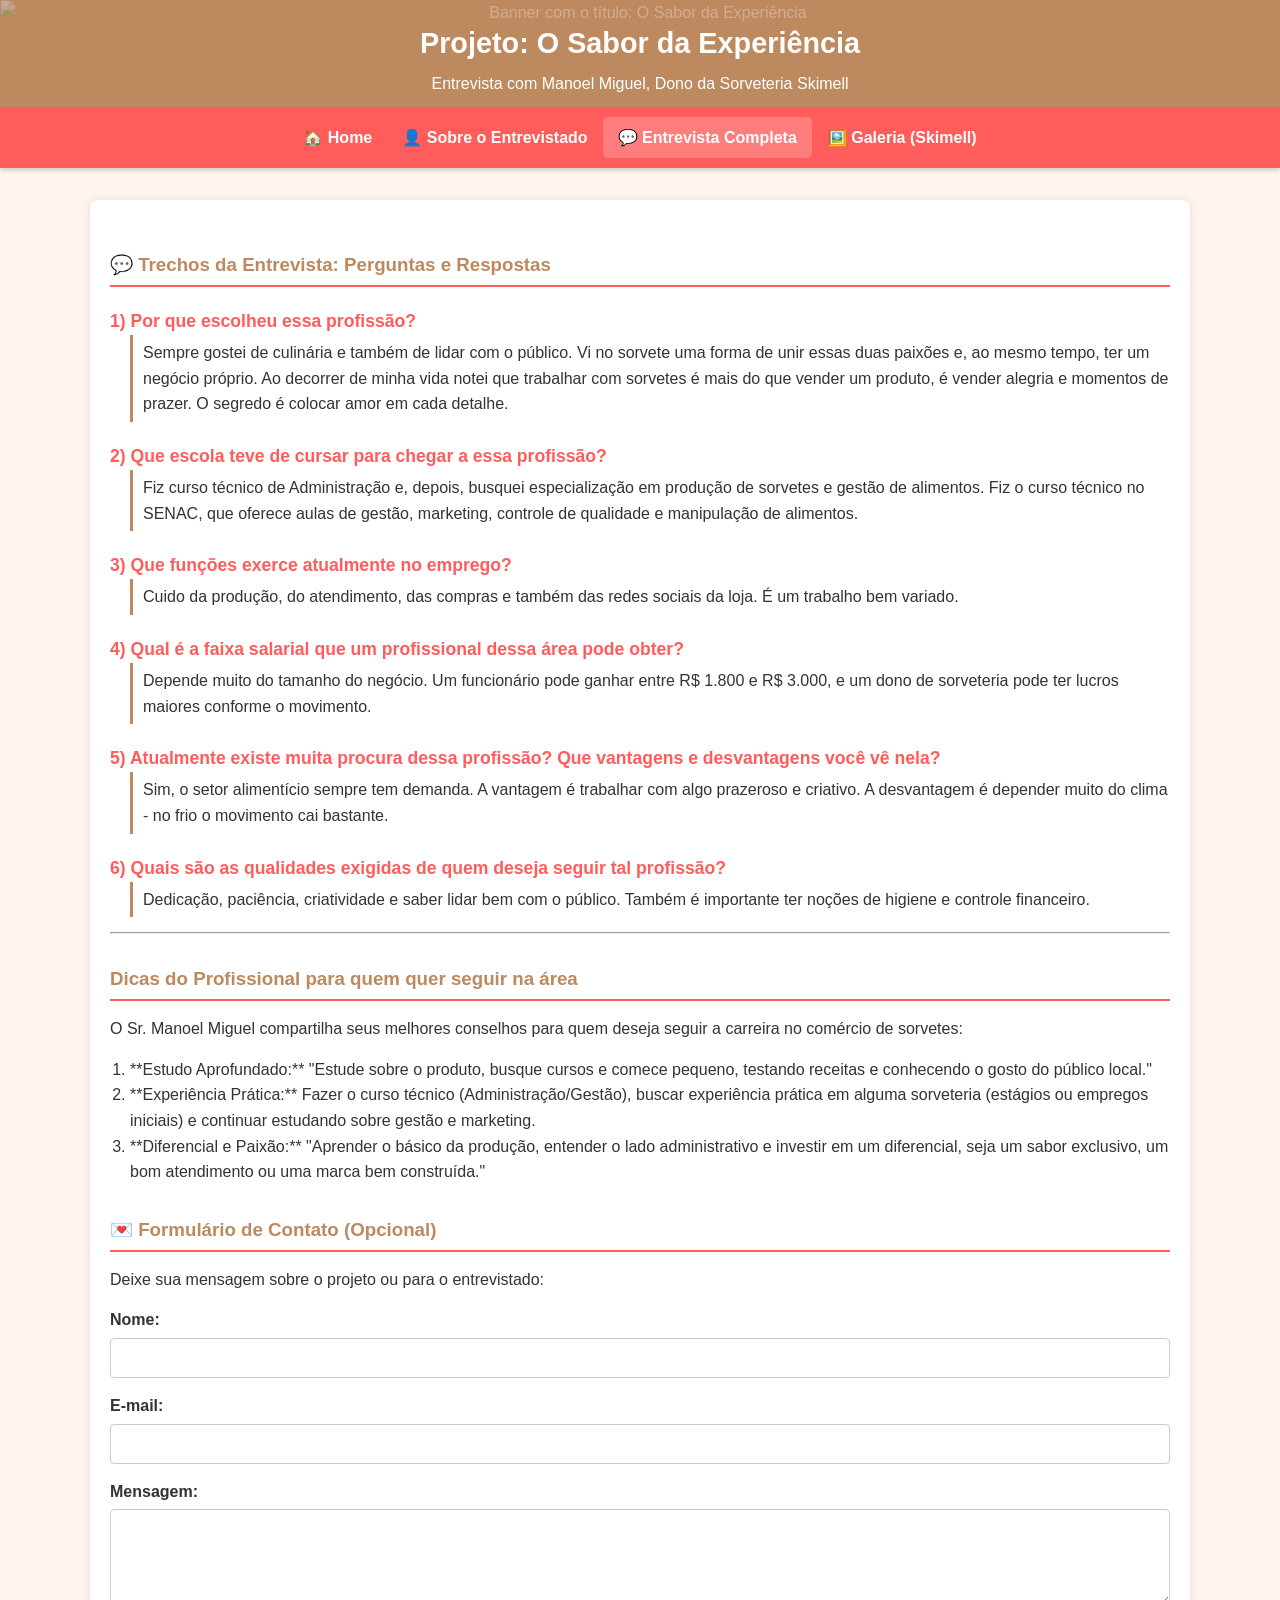
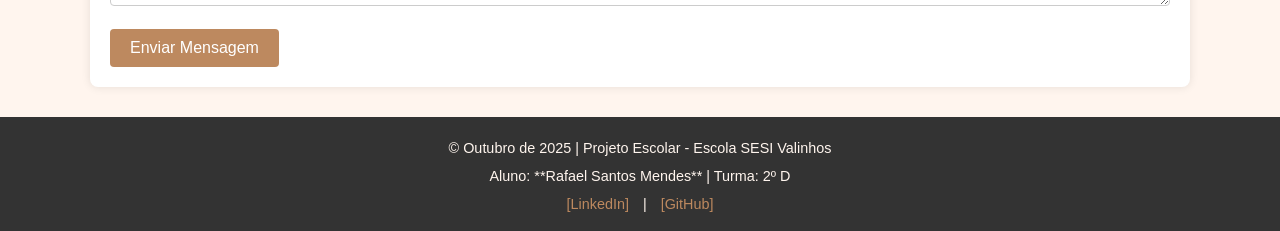
==== pages/contato.html @ 2809fc18 "cria site" ====
<!DOCTYPE html>
<html lang="pt-br">
<head>
    <meta charset="UTF-8">
    <meta name="viewport" content="width=device-width, initial-scale=1.0">
    <title>Entrevista Completa | Projeto Skimell</title>
    <link rel="stylesheet" href="../assets/css/style.css"> 
</head>
<body>

    <header>
        <div class="banner">
            <img src="../assets/img/banner-sorvete.jpg" alt="Banner com o título: O Sabor da Experiência">
            <h1>Projeto: O Sabor da Experiência</h1>
            <h2>Entrevista com Manoel Miguel, Dono da Sorveteria Skimell</h2>
        </div>

        <nav>
            <ul>
                <li><a href="../index.html">🏠 Home</a></li>
                <li><a href="sobre.html">👤 Sobre o Entrevistado</a></li>
                <li><a href="contato.html" class="active">💬 Entrevista Completa</a></li>
                <li><a href="galeria.html">🖼️ Galeria (Skimell)</a></li>
            </ul>
        </nav>
    </header>

    <main>
        
        <section id="entrevista">
            <h3>💬 Trechos da Entrevista: Perguntas e Respostas</h3>
            
            <dl class="perguntas-respostas">
                <dt>1) Por que escolheu essa profissão?</dt>
                <dd>Sempre gostei de culinária e também de lidar com o público. Vi no sorvete uma forma de unir essas duas paixões e, ao mesmo tempo, ter um negócio próprio. Ao decorrer de minha vida notei que trabalhar com sorvetes é mais do que vender um produto, é vender alegria e momentos de prazer. O segredo é colocar amor em cada detalhe.</dd>
                
                <dt>2) Que escola teve de cursar para chegar a essa profissão?</dt>
                <dd>Fiz curso técnico de Administração e, depois, busquei especialização em produção de sorvetes e gestão de alimentos. Fiz o curso técnico no SENAC, que oferece aulas de gestão, marketing, controle de qualidade e manipulação de alimentos.</dd>
                
                <dt>3) Que funções exerce atualmente no emprego?</dt>
                <dd>Cuido da produção, do atendimento, das compras e também das redes sociais da loja. É um trabalho bem variado.</dd>

                <dt>4) Qual é a faixa salarial que um profissional dessa área pode obter?</dt>
                <dd>Depende muito do tamanho do negócio. Um funcionário pode ganhar entre R$ 1.800 e R$ 3.000, e um dono de sorveteria pode ter lucros maiores conforme o movimento.</dd>
                
                <dt>5) Atualmente existe muita procura dessa profissão? Que vantagens e desvantagens você vê nela?</dt>
                <dd>Sim, o setor alimentício sempre tem demanda. A vantagem é trabalhar com algo prazeroso e criativo. A desvantagem é depender muito do clima - no frio o movimento cai bastante.</dd>

                <dt>6) Quais são as qualidades exigidas de quem deseja seguir tal profissão?</dt>
                <dd>Dedicação, paciência, criatividade e saber lidar bem com o público. Também é importante ter noções de higiene e controle financeiro.</dd>
            </dl>
            
            <hr>

            <h3>Dicas do Profissional para quem quer seguir na área</h3>
            <p>O Sr. Manoel Miguel compartilha seus melhores conselhos para quem deseja seguir a carreira no comércio de sorvetes:</p>
            <ol>
                <li>**Estudo Aprofundado:** "Estude sobre o produto, busque cursos e comece pequeno, testando receitas e conhecendo o gosto do público local."</li>
                <li>**Experiência Prática:** Fazer o curso técnico (Administração/Gestão), buscar experiência prática em alguma sorveteria (estágios ou empregos iniciais) e continuar estudando sobre gestão e marketing.</li>
                <li>**Diferencial e Paixão:** "Aprender o básico da produção, entender o lado administrativo e investir em um diferencial, seja um sabor exclusivo, um bom atendimento ou uma marca bem construída."</li>
            </ol>
        </section>

        <section id="contato-form">
            <h3>💌 Formulário de Contato (Opcional)</h3>
            <p>Deixe sua mensagem sobre o projeto ou para o entrevistado:</p>
            <form action="#" method="POST">
                <div>
                    <label for="nome">Nome:</label>
                    <input type="text" id="nome" name="nome" required>
                </div>
                <div>
                    <label for="email">E-mail:</label>
                    <input type="email" id="email" name="email" required>
                </div>
                <div>
                    <label for="mensagem">Mensagem:</label>
                    <textarea id="mensagem" name="mensagem" rows="5" required></textarea>
                </div>
                <button type="submit">Enviar Mensagem</button>
            </form>
        </section>

    </main>

    <footer>
        <p>&copy; Outubro de 2025 | Projeto Escolar - Escola SESI Valinhos</p>
        <p>Aluno: **Rafael Santos Mendes** | Turma: 2º D</p>
        <div class="redes-sociais">
            <a href="#">[LinkedIn]</a> | <a href="#">[GitHub]</a>
        </div>
    </footer>

</body>
</html>
---- assets/css/style.css ----
/* ========================================================= */
/* 1. RESET BÁSICO E VARIÁVEIS (Para consistência)          */
/* ========================================================= */

:root {
    /* Cores sugeridas baseadas no tema Sorvete/Skimell */
    --cor-principal: #bd895f; /* Rosa/Pink (como um sorvete de morango) */
    --cor-secundaria: #ff5c5c; /* Azul (para destaque ou fundo) */
    --cor-fundo-claro: #FFF5EE; /* Branco Sujo / Creme */
    --cor-texto-escuro: #333;
    --cor-texto-claro: #FFF;
    --fonte-principal: 'Helvetica Neue', Arial, sans-serif;
}

* {
    margin: 0;
    padding: 0;
    box-sizing: border-box;
}

body {
    font-family: var(--fonte-principal);
    line-height: 1.6;
    color: var(--cor-texto-escuro);
    background-color: var(--cor-fundo-claro);
    padding-top: 180px; 
}

main {
    width: 90%;
    max-width: 1100px;
    margin: 20px auto;
    padding: 20px;
    background-color: #fff;
    border-radius: 8px;
    box-shadow: 0 0 10px rgba(0, 0, 0, 0.1);
}

h1, h2, h3, h4 {
    color: var(--cor-principal);
    margin-bottom: 15px;
}

h3 {
    border-bottom: 2px solid var(--cor-secundaria);
    padding-bottom: 5px;
    margin-top: 30px;
}

p {
    margin-bottom: 15px;
}

header {
    background-color: var(--cor-principal);
    color: var(--cor-texto-claro);
    text-align: center;
    position: fixed;
    top: 0;
    width: 100%;
    z-index: 1000;
    box-shadow: 0 2px 5px rgba(0, 0, 0, 0.2);
}

.banner img {
    display: none; 
}

.banner h1 {
    font-size: 1.8em;
    padding: 10px 0 5px;
    margin-bottom: 0;
    color: var(--cor-texto-claro);
}

.banner h2 {
    font-size: 1em;
    padding-bottom: 10px;
    margin-bottom: 0;
    color: var(--cor-texto-claro);
    font-weight: 300;
}

nav ul {
    list-style: none;
    display: flex;
    justify-content: center;
    background-color: var(--cor-secundaria);
    padding: 10px 0;
}

nav ul li a {
    display: block;
    color: var(--cor-texto-claro);
    text-decoration: none;
    padding: 8px 15px;
    transition: background-color 0.3s;
    font-weight: bold;
}

nav ul li a:hover,
nav ul li a.active {
    background-color: rgba(255, 255, 255, 0.2);
    border-radius: 5px;
}

footer {
    text-align: center;
    padding: 15px 10px;
    background-color: var(--cor-texto-escuro);
    color: var(--cor-fundo-claro);
    font-size: 0.9em;
    margin-top: 30px;
}

footer p {
    margin: 5px 0;
}

.redes-sociais a {
    color: var(--cor-principal);
    text-decoration: none;
    margin: 0 10px;
}

.foto-entrevistado {
    text-align: center;
    margin: 20px 0;
}

.img-perfil {
    width: 150px;
    height: 150px;
    border-radius: 50%;
    object-fit: cover;
    border: 5px solid var(--cor-principal);
    box-shadow: 0 0 10px rgba(0, 0, 0, 0.2);
}

.biografia ul {
    margin-left: 20px;
    margin-bottom: 20px;
    list-style-type: '🍦 ';
}

blockquote {
    border-left: 5px solid var(--cor-secundaria);
    padding: 10px 15px;
    background-color: #f4f4f4;
    font-style: italic;
    margin: 15px 0;
}

.frase-marcante {
    font-weight: bold;
    color: var(--cor-principal);
    text-align: center;
    padding: 10px;
    border: 1px dashed var(--cor-principal);
    border-radius: 5px;
}


/* --- PÁGINA CONTATO/ENTREVISTA --- */

.perguntas-respostas dt {
    font-weight: bold;
    color: var(--cor-secundaria);
    margin-top: 20px;
    font-size: 1.1em;
}

.perguntas-respostas dd {
    margin-left: 20px;
    margin-bottom: 15px;
    padding: 5px 0;
    border-left: 3px solid var(--cor-principal);
    padding-left: 10px;
}

ol {
    margin-left: 20px;
    margin-bottom: 20px;
}

/* Estilo do Formulário */
#contato-form form div {
    margin-bottom: 15px;
}

#contato-form label {
    display: block;
    margin-bottom: 5px;
    font-weight: bold;
}

#contato-form input[type="text"],
#contato-form input[type="email"],
#contato-form textarea {
    width: 100%;
    padding: 10px;
    border: 1px solid #ccc;
    border-radius: 4px;
    font-size: 1em;
}

#contato-form button {
    background-color: var(--cor-principal);
    color: var(--cor-texto-claro);
    padding: 10px 20px;
    border: none;
    border-radius: 4px;
    cursor: pointer;
    font-size: 1em;
    transition: background-color 0.3s;
}

#contato-form button:hover {
    background-color: #e55bb4; /* Tom mais escuro */
}


/* ========================================================= */
/* 4. GALERIA (FLEXBOX) + EFEITOS DE HOVER                  */
/* ========================================================= */

.galeria-container {
    display: flex;
    flex-wrap: wrap; /* Permite que os itens quebrem a linha */
    gap: 20px; /* Espaçamento entre os itens */
    justify-content: center; /* Centraliza os itens na tela */
    margin-top: 20px;
}

.galeria-item {
    width: 300px; /* Largura base para telas maiores */
    overflow: hidden;
    border-radius: 8px;
    box-shadow: 0 4px 8px rgba(0, 0, 0, 0.1);
    transition: transform 0.3s, box-shadow 0.3s;
    background-color: #fff;
    padding-bottom: 10px;
}

.galeria-item img {
    width: 100%;
    height: 200px; /* Altura fixa para manter o grid uniforme */
    object-fit: cover;
    display: block;
}

.galeria-item p {
    text-align: center;
    font-style: italic;
    font-size: 0.9em;
    color: #666;
    padding: 5px 10px 0;
    margin-bottom: 0;
}

/* Efeito de hover simples para destaque das imagens */
.galeria-item:hover {
    transform: translateY(-5px); /* Efeito sutil de levantar */
    box-shadow: 0 8px 16px rgba(0, 0, 0, 0.2);
}


/* ========================================================= */
/* 5. DESIGN RESPONSIVO BÁSICO (Media Queries) 📱            */
/* ========================================================= */

@media (max-width: 768px) {
    
    /* Ajustes Gerais */
    main {
        width: 95%;
        padding: 15px;
        margin-top: 15px;
    }

    h1 {
        font-size: 1.5em;
    }

    /* Menu de Navegação */
    nav ul {
        flex-direction: column; /* Links empilhados em telas menores */
        padding: 5px 0;
    }

    nav ul li a {
        padding: 5px 10px;
        font-size: 0.9em;
    }

    /* Galeria (Ajuste para uma coluna em telas muito pequenas) */
    .galeria-item {
        width: 100%; /* Ocupa a largura total do container */
        max-width: 400px; /* Limita o tamanho em dispositivos maiores */
    }

    /* Rodapé */
    footer {
        font-size: 0.8em;
    }
}

@media (min-width: 769px) {
    /* Mostra a imagem do banner em telas maiores */
    .banner img {
        display: block; 
        width: 100%;
        height: 150px;
        object-fit: cover;
        position: absolute;
        top: 0;
        left: 0;
        z-index: -1; /* Fica atrás dos títulos */
        opacity: 0.3; /* Deixa a imagem mais clara para o texto ser legível */
    }

    /* Ajusta a posição do banner e títulos em telas maiores */
    .banner {
        position: relative;
        padding-top: 10px;
    }
}
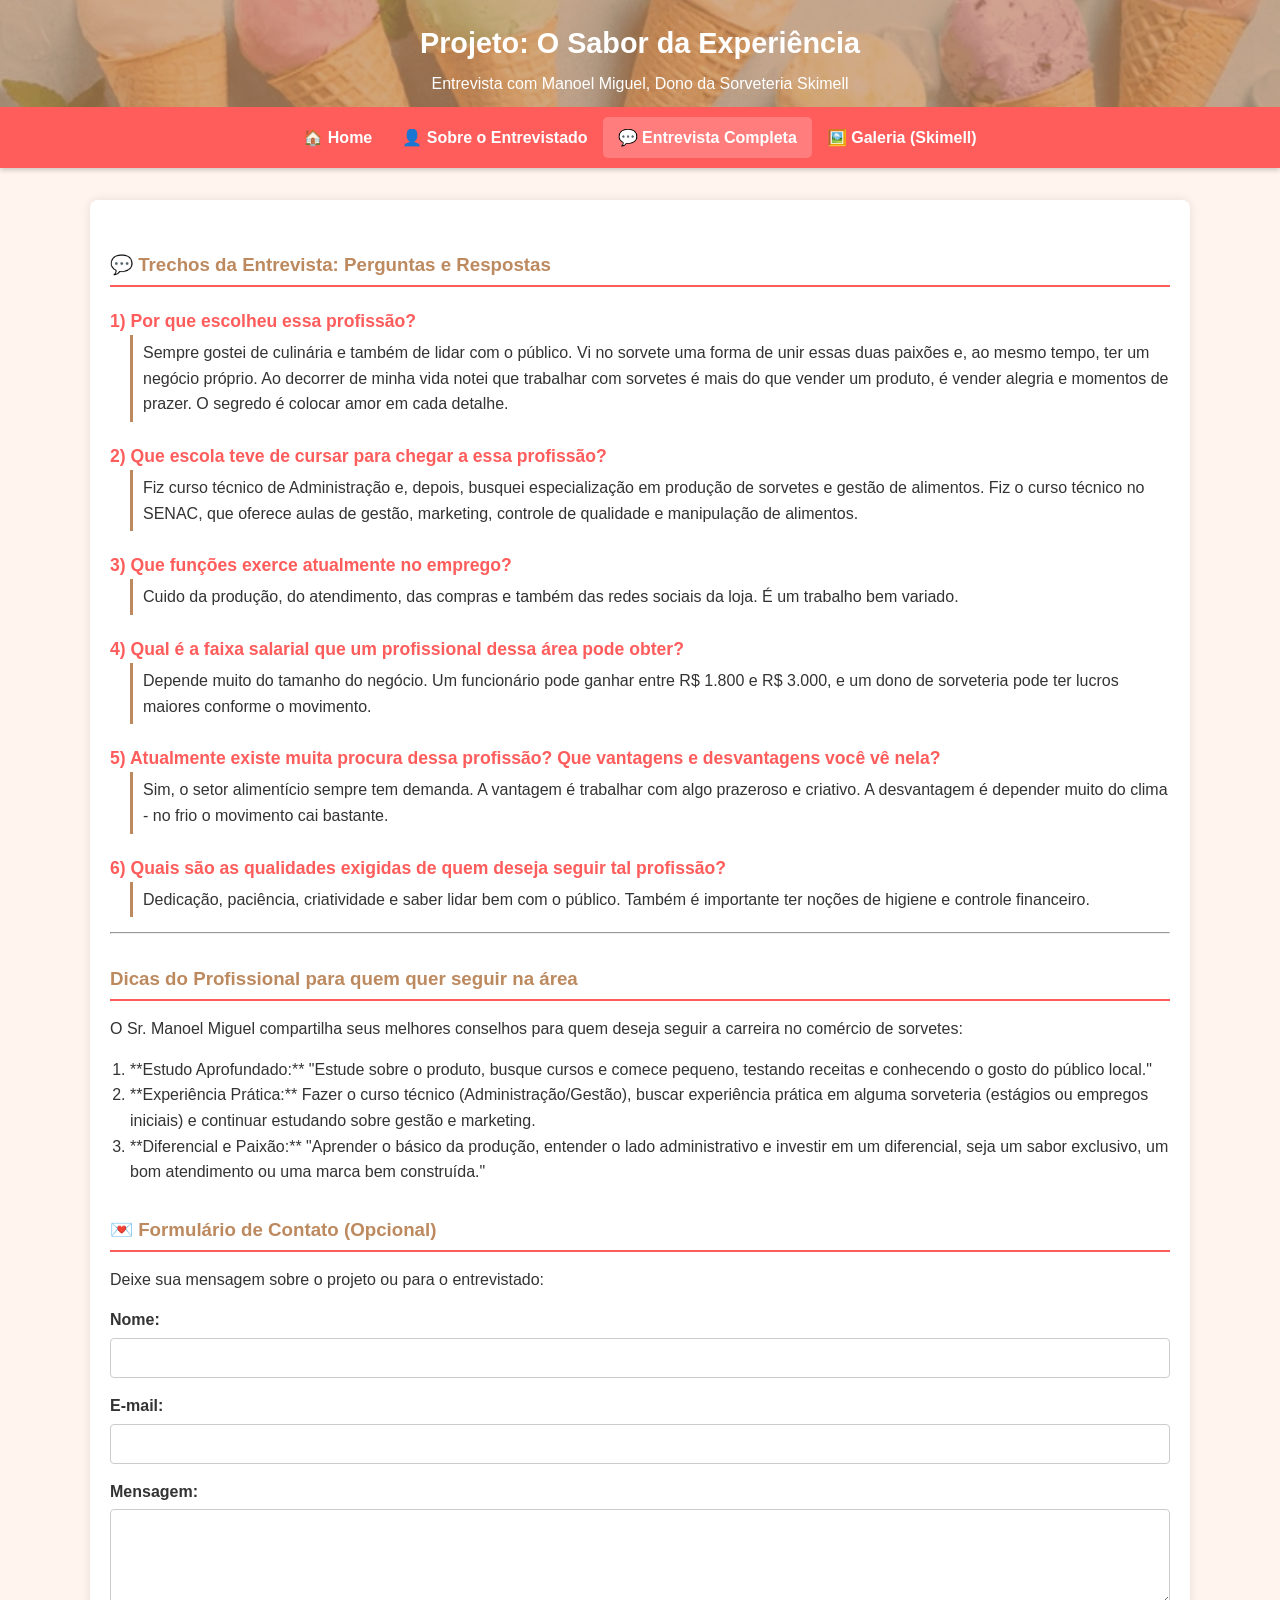
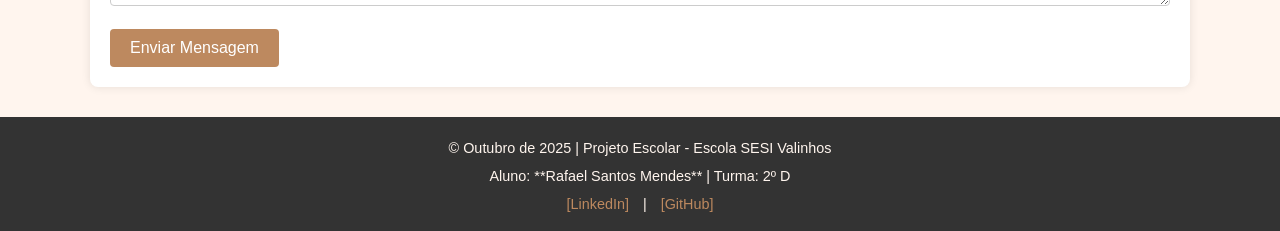
==== commit b51f7847: "coloca imagens" ====
--- a/pages/contato.html
+++ b/pages/contato.html
@@ -10,7 +10,7 @@
 
     <header>
         <div class="banner">
-            <img src="../assets/img/banner-sorvete.jpg" alt="Banner com o título: O Sabor da Experiência">
+            <img src="../assets/img/banner-sorvete.png" alt="Banner com o título: O Sabor da Experiência">
             <h1>Projeto: O Sabor da Experiência</h1>
             <h2>Entrevista com Manoel Miguel, Dono da Sorveteria Skimell</h2>
         </div>
--- a/assets/css/style.css
+++ b/assets/css/style.css
@@ -1,12 +1,7 @@
-/* ========================================================= */
-/* 1. RESET BÁSICO E VARIÁVEIS (Para consistência)          */
-/* ========================================================= */
-
 :root {
-    /* Cores sugeridas baseadas no tema Sorvete/Skimell */
-    --cor-principal: #bd895f; /* Rosa/Pink (como um sorvete de morango) */
-    --cor-secundaria: #ff5c5c; /* Azul (para destaque ou fundo) */
-    --cor-fundo-claro: #FFF5EE; /* Branco Sujo / Creme */
+    --cor-principal: #bd895f;
+    --cor-secundaria: #ff5c5c;
+    --cor-fundo-claro: #FFF5EE;
     --cor-texto-escuro: #333;
     --cor-texto-claro: #FFF;
     --fonte-principal: 'Helvetica Neue', Arial, sans-serif;
@@ -160,9 +155,6 @@
     border-radius: 5px;
 }
 
-
-/* --- PÁGINA CONTATO/ENTREVISTA --- */
-
 .perguntas-respostas dt {
     font-weight: bold;
     color: var(--cor-secundaria);
@@ -183,7 +175,6 @@
     margin-bottom: 20px;
 }
 
-/* Estilo do Formulário */
 #contato-form form div {
     margin-bottom: 15px;
 }
@@ -216,24 +207,19 @@
 }
 
 #contato-form button:hover {
-    background-color: #e55bb4; /* Tom mais escuro */
-}
-
-
-/* ========================================================= */
-/* 4. GALERIA (FLEXBOX) + EFEITOS DE HOVER                  */
-/* ========================================================= */
+    background-color: #e55bb4;
+}
 
 .galeria-container {
     display: flex;
-    flex-wrap: wrap; /* Permite que os itens quebrem a linha */
-    gap: 20px; /* Espaçamento entre os itens */
-    justify-content: center; /* Centraliza os itens na tela */
+    flex-wrap: wrap;
+    gap: 20px;
+    justify-content: center;
     margin-top: 20px;
 }
 
 .galeria-item {
-    width: 300px; /* Largura base para telas maiores */
+    width: 300px;
     overflow: hidden;
     border-radius: 8px;
     box-shadow: 0 4px 8px rgba(0, 0, 0, 0.1);
@@ -244,7 +230,7 @@
 
 .galeria-item img {
     width: 100%;
-    height: 200px; /* Altura fixa para manter o grid uniforme */
+    height: 200px;
     object-fit: cover;
     display: block;
 }
@@ -258,20 +244,13 @@
     margin-bottom: 0;
 }
 
-/* Efeito de hover simples para destaque das imagens */
 .galeria-item:hover {
-    transform: translateY(-5px); /* Efeito sutil de levantar */
+    transform: translateY(-5px);
     box-shadow: 0 8px 16px rgba(0, 0, 0, 0.2);
 }
 
-
-/* ========================================================= */
-/* 5. DESIGN RESPONSIVO BÁSICO (Media Queries) 📱            */
-/* ========================================================= */
-
 @media (max-width: 768px) {
-    
-    /* Ajustes Gerais */
+
     main {
         width: 95%;
         padding: 15px;
@@ -282,9 +261,8 @@
         font-size: 1.5em;
     }
 
-    /* Menu de Navegação */
     nav ul {
-        flex-direction: column; /* Links empilhados em telas menores */
+        flex-direction: column;
         padding: 5px 0;
     }
 
@@ -293,20 +271,18 @@
         font-size: 0.9em;
     }
 
-    /* Galeria (Ajuste para uma coluna em telas muito pequenas) */
     .galeria-item {
-        width: 100%; /* Ocupa a largura total do container */
-        max-width: 400px; /* Limita o tamanho em dispositivos maiores */
-    }
-
-    /* Rodapé */
+        width: 100%;
+        max-width: 400px;
+    }
+
     footer {
         font-size: 0.8em;
     }
 }
 
 @media (min-width: 769px) {
-    /* Mostra a imagem do banner em telas maiores */
+
     .banner img {
         display: block; 
         width: 100%;
@@ -315,11 +291,10 @@
         position: absolute;
         top: 0;
         left: 0;
-        z-index: -1; /* Fica atrás dos títulos */
-        opacity: 0.3; /* Deixa a imagem mais clara para o texto ser legível */
-    }
-
-    /* Ajusta a posição do banner e títulos em telas maiores */
+        z-index: -1;
+        opacity: 0.3;
+    }
+
     .banner {
         position: relative;
         padding-top: 10px;
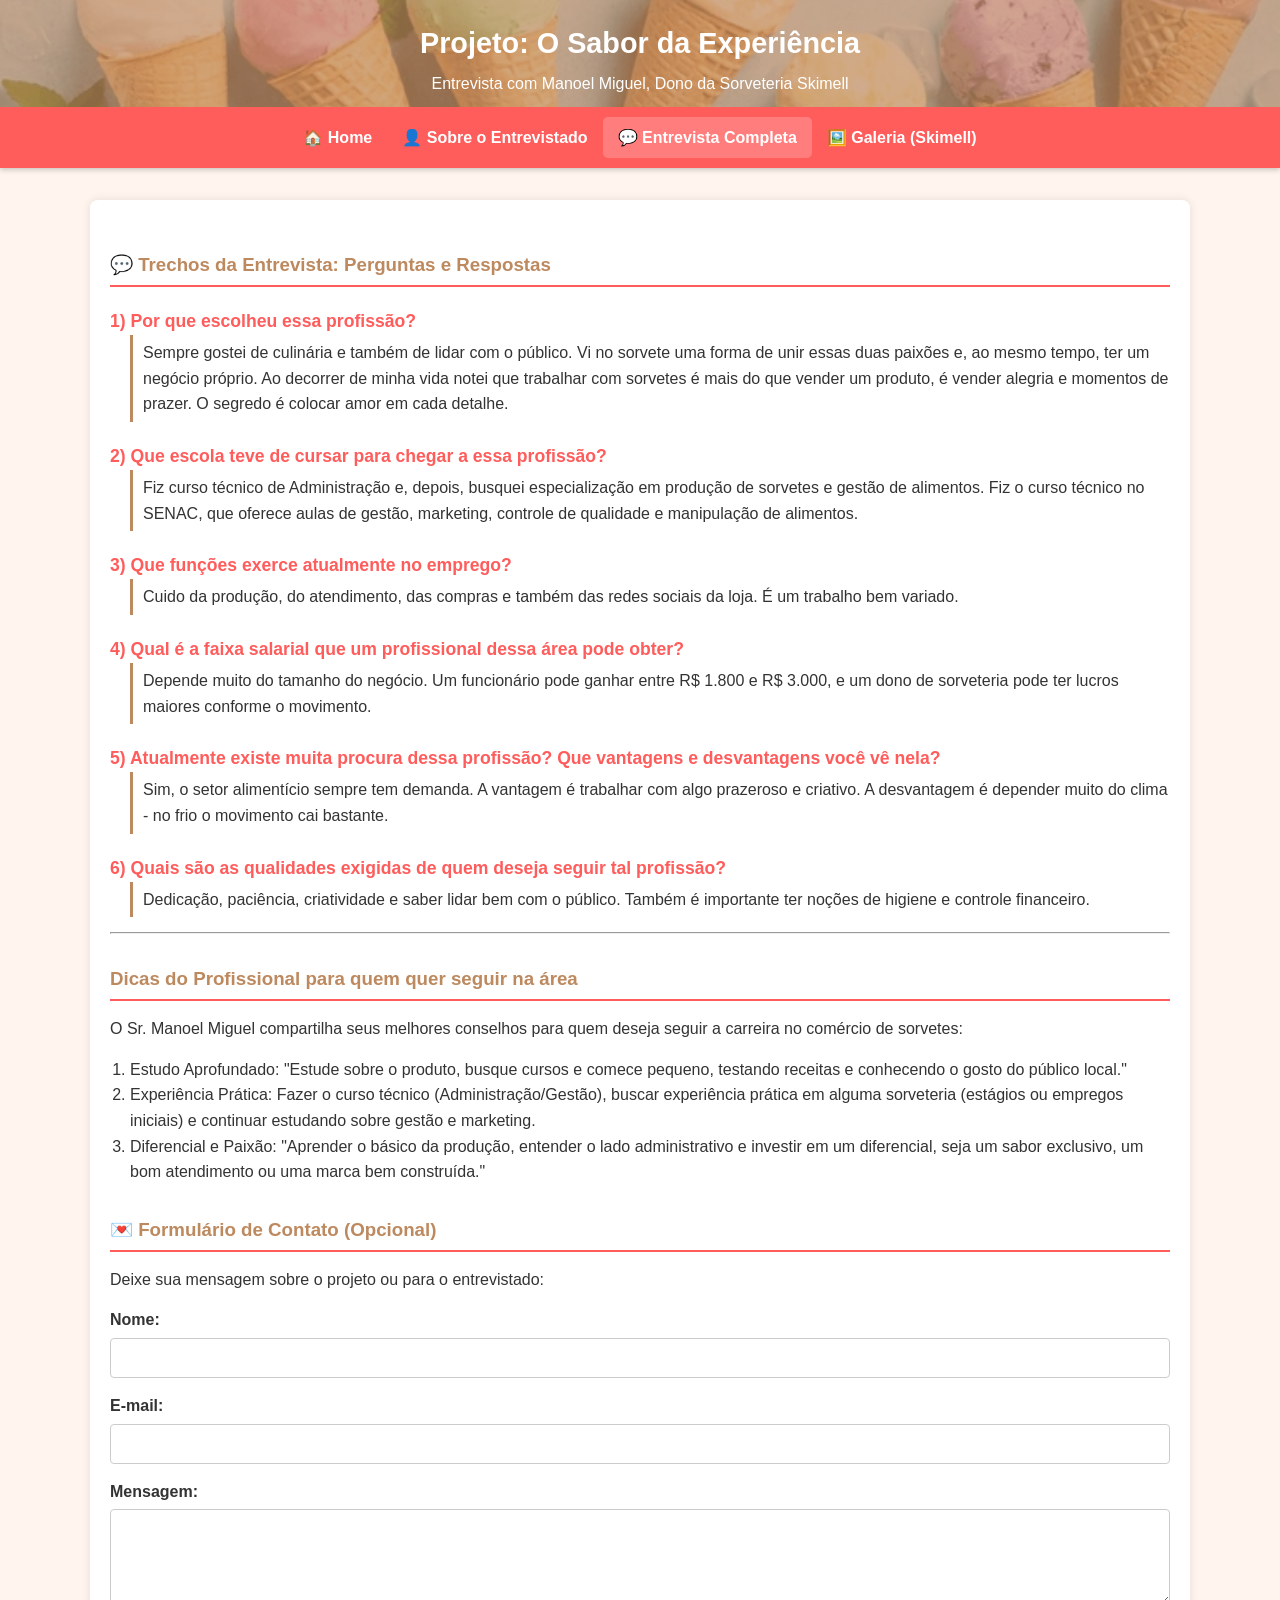
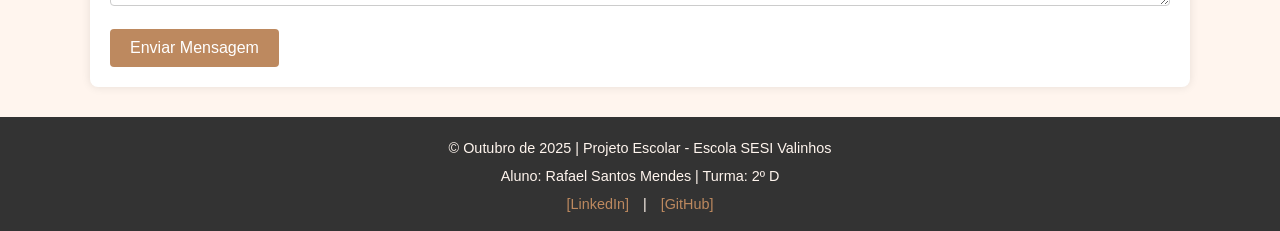
==== commit a3be0983: "last commit" ====
--- a/pages/contato.html
+++ b/pages/contato.html
@@ -55,9 +55,9 @@
             <h3>Dicas do Profissional para quem quer seguir na área</h3>
             <p>O Sr. Manoel Miguel compartilha seus melhores conselhos para quem deseja seguir a carreira no comércio de sorvetes:</p>
             <ol>
-                <li>**Estudo Aprofundado:** "Estude sobre o produto, busque cursos e comece pequeno, testando receitas e conhecendo o gosto do público local."</li>
-                <li>**Experiência Prática:** Fazer o curso técnico (Administração/Gestão), buscar experiência prática em alguma sorveteria (estágios ou empregos iniciais) e continuar estudando sobre gestão e marketing.</li>
-                <li>**Diferencial e Paixão:** "Aprender o básico da produção, entender o lado administrativo e investir em um diferencial, seja um sabor exclusivo, um bom atendimento ou uma marca bem construída."</li>
+                <li>Estudo Aprofundado: "Estude sobre o produto, busque cursos e comece pequeno, testando receitas e conhecendo o gosto do público local."</li>
+                <li>Experiência Prática: Fazer o curso técnico (Administração/Gestão), buscar experiência prática em alguma sorveteria (estágios ou empregos iniciais) e continuar estudando sobre gestão e marketing.</li>
+                <li>Diferencial e Paixão: "Aprender o básico da produção, entender o lado administrativo e investir em um diferencial, seja um sabor exclusivo, um bom atendimento ou uma marca bem construída."</li>
             </ol>
         </section>
 
@@ -85,7 +85,7 @@
 
     <footer>
         <p>&copy; Outubro de 2025 | Projeto Escolar - Escola SESI Valinhos</p>
-        <p>Aluno: **Rafael Santos Mendes** | Turma: 2º D</p>
+        <p>Aluno: Rafael Santos Mendes | Turma: 2º D</p>
         <div class="redes-sociais">
             <a href="#">[LinkedIn]</a> | <a href="#">[GitHub]</a>
         </div>
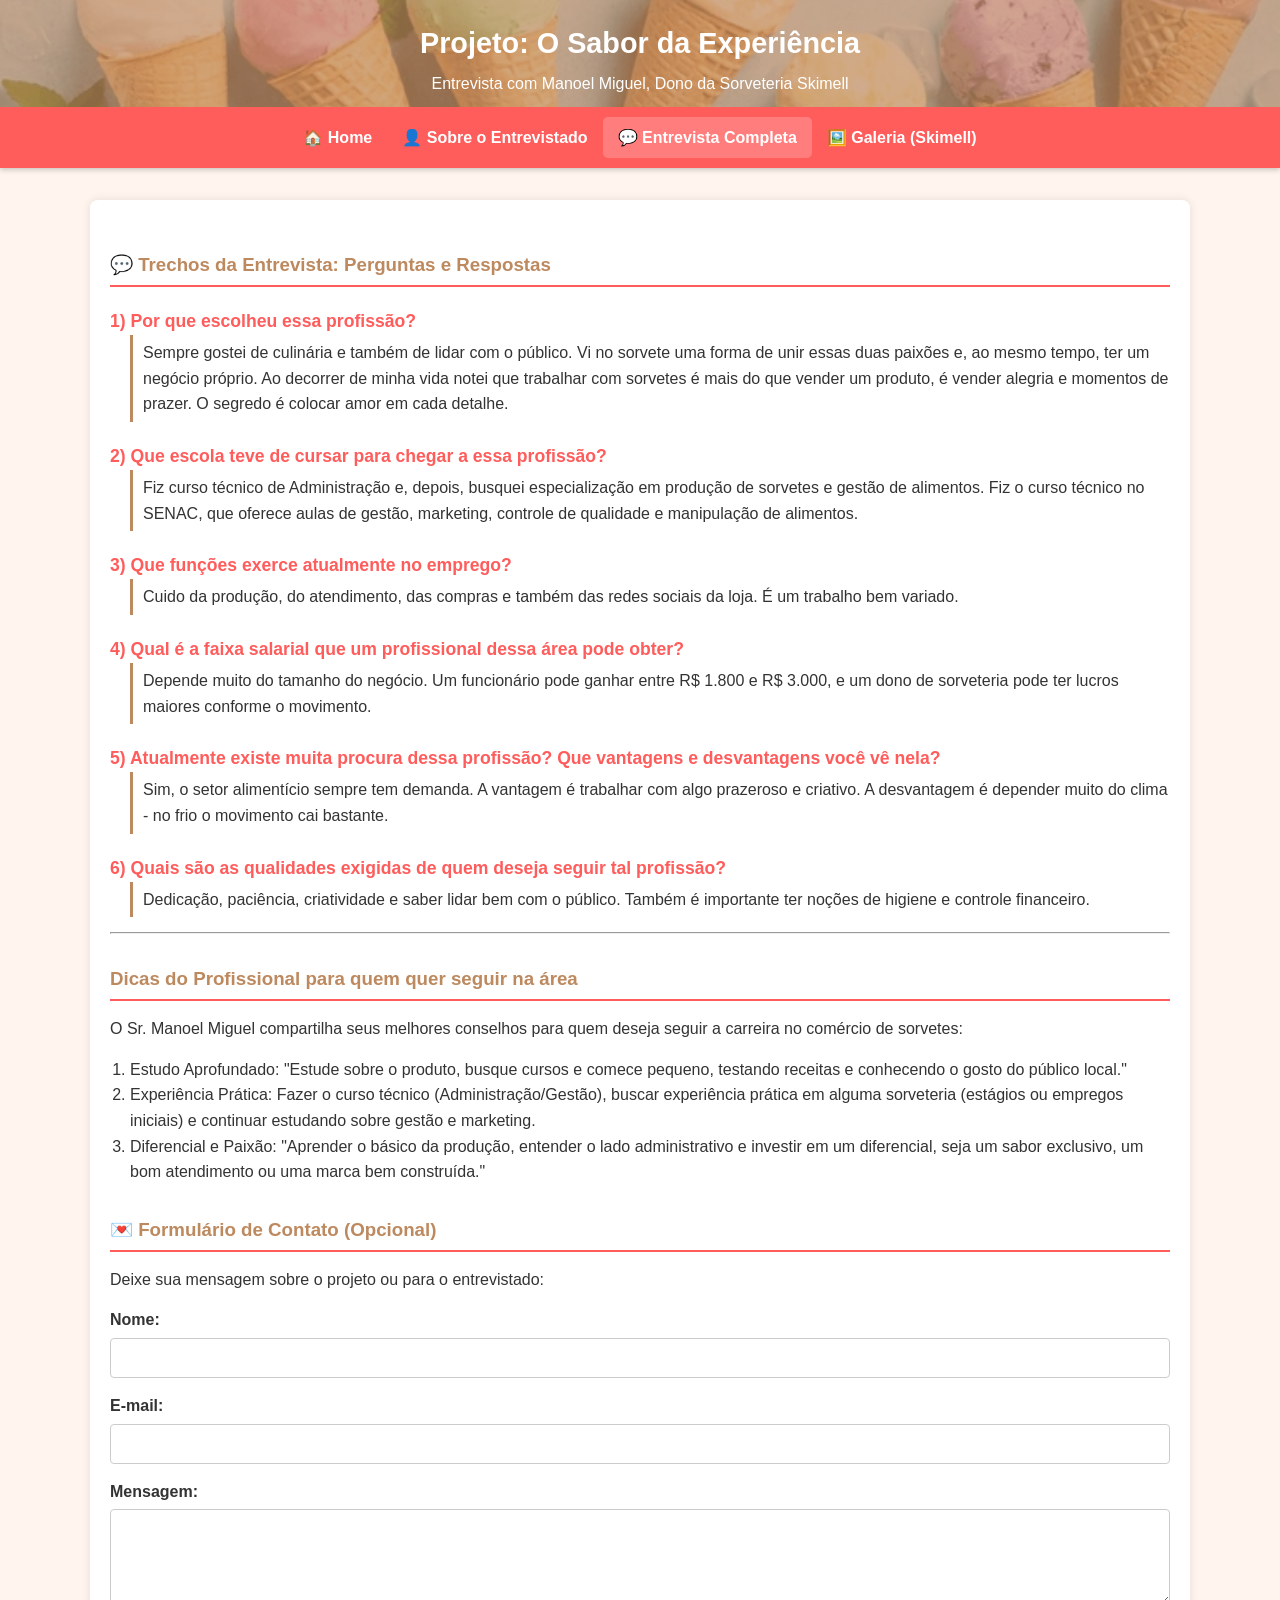
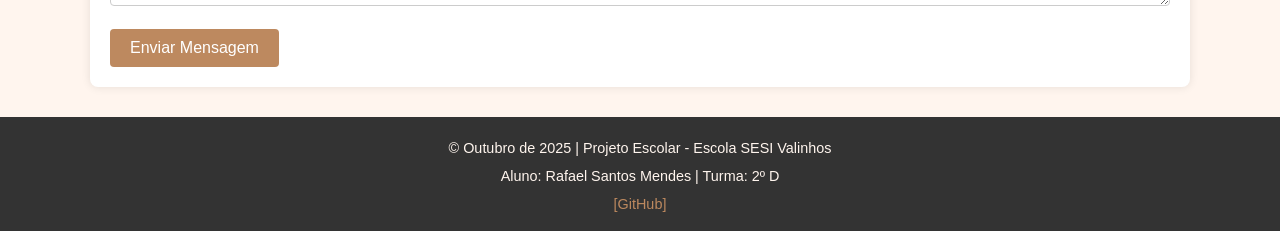
==== commit af140f87: "finish" ====
--- a/pages/contato.html
+++ b/pages/contato.html
@@ -87,7 +87,7 @@
         <p>&copy; Outubro de 2025 | Projeto Escolar - Escola SESI Valinhos</p>
         <p>Aluno: Rafael Santos Mendes | Turma: 2º D</p>
         <div class="redes-sociais">
-            <a href="#">[LinkedIn]</a> | <a href="#">[GitHub]</a>
+        <a href="https://github.com/Rafael-1108">[GitHub]</a>
         </div>
     </footer>
 
